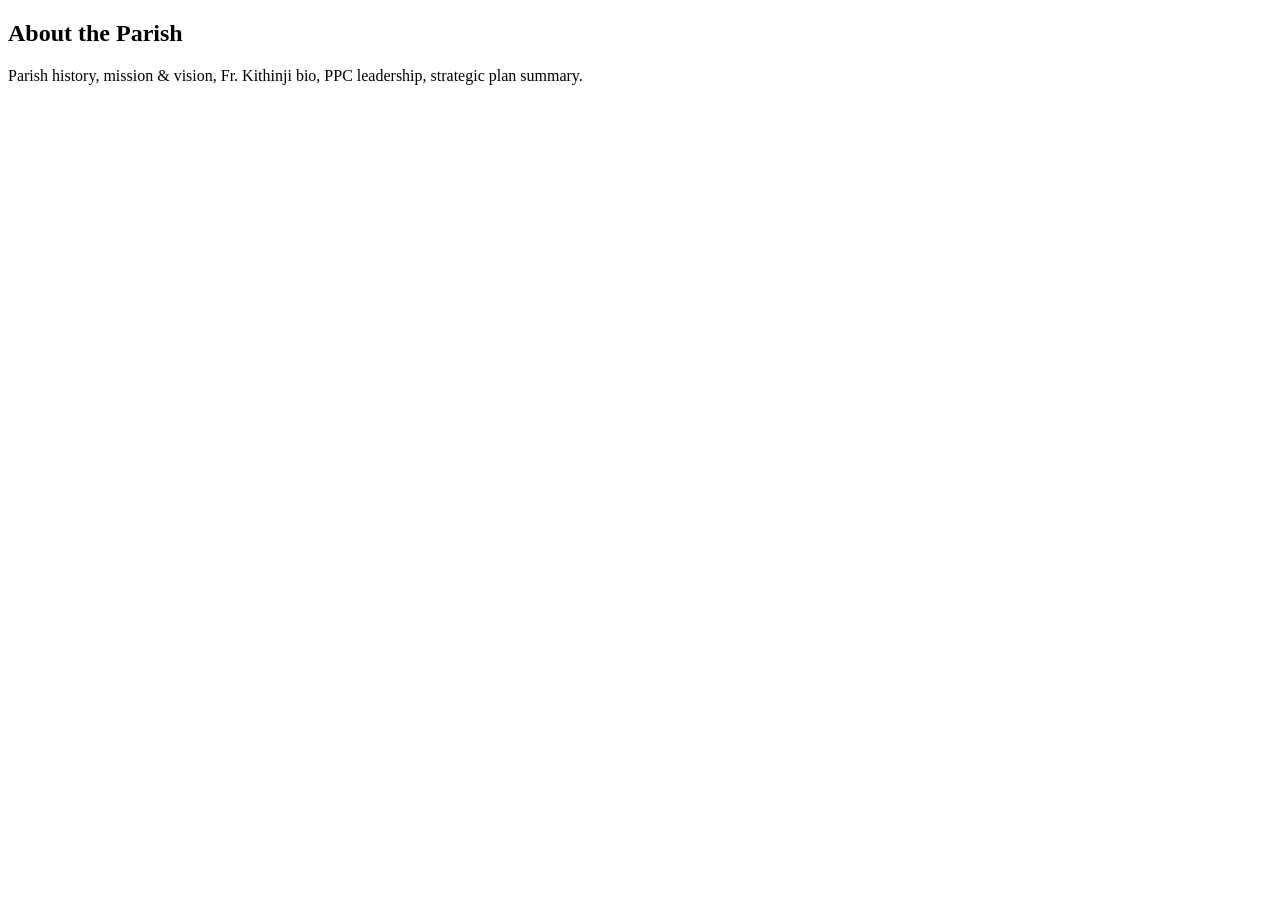
==== about.html @ 051456dd "Add about.html with parish information" ====
<!DOCTYPE html>
<html lang="en">
<head>
  <meta charset="UTF-8">
  <title>About - OLM Miathene</title>
  <link rel="stylesheet" href="style.css">
</head>
<body>

<nav>
  <!-- Same nav -->
</nav>

<section class="section">
  <h2>About the Parish</h2>
  <p>Parish history, mission & vision, Fr. Kithinji bio, PPC leadership, strategic plan summary.</p>
</section>

<div class="footer">
  <!-- Same footer -->
</div>

</body>
</html>
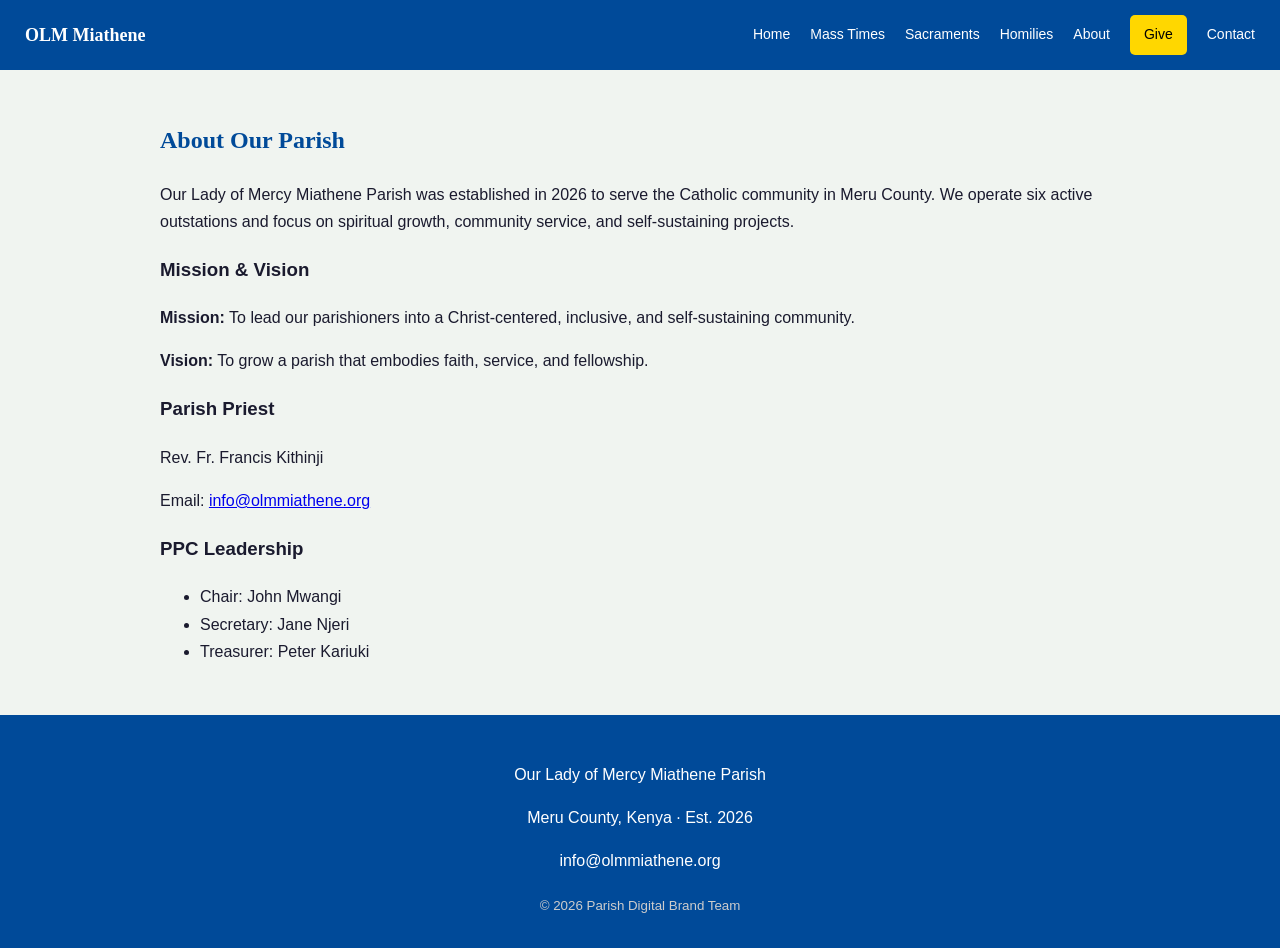
==== commit 0c567a24: "Add About page for OLM Miathene Parish This file contains the HTML structure and content for the Abo" ====
--- a/about.html
+++ b/about.html
@@ -1,23 +1,51 @@
 <!DOCTYPE html>
 <html lang="en">
 <head>
-  <meta charset="UTF-8">
-  <title>About - OLM Miathene</title>
-  <link rel="stylesheet" href="style.css">
+<meta charset="UTF-8">
+<meta name="viewport" content="width=device-width, initial-scale=1.0"/>
+<title>About - OLM Miathene</title>
+<link rel="stylesheet" href="style.css">
 </head>
 <body>
 
 <nav>
-  <!-- Same nav -->
+  <div class="logo">OLM Miathene</div>
+  <div class="links">
+    <a href="index.html">Home</a>
+    <a href="mass-times.html">Mass Times</a>
+    <a href="sacraments.html">Sacraments</a>
+    <a href="homilies.html">Homilies</a>
+    <a href="about.html">About</a>
+    <a href="give.html" class="give">Give</a>
+    <a href="contact.html">Contact</a>
+  </div>
 </nav>
 
 <section class="section">
-  <h2>About the Parish</h2>
-  <p>Parish history, mission & vision, Fr. Kithinji bio, PPC leadership, strategic plan summary.</p>
+  <h2>About Our Parish</h2>
+  <p>Our Lady of Mercy Miathene Parish was established in 2026 to serve the Catholic community in Meru County. We operate six active outstations and focus on spiritual growth, community service, and self-sustaining projects.</p>
+
+  <h3>Mission & Vision</h3>
+  <p><strong>Mission:</strong> To lead our parishioners into a Christ-centered, inclusive, and self-sustaining community.</p>
+  <p><strong>Vision:</strong> To grow a parish that embodies faith, service, and fellowship.</p>
+
+  <h3>Parish Priest</h3>
+  <p>Rev. Fr. Francis Kithinji</p>
+  <p>Email: <a href="mailto:info@olmmiathene.org">info@olmmiathene.org</a></p>
+
+  <h3>PPC Leadership</h3>
+  <ul>
+    <li>Chair: John Mwangi</li>
+    <li>Secretary: Jane Njeri</li>
+    <li>Treasurer: Peter Kariuki</li>
+  </ul>
 </section>
 
 <div class="footer">
-  <!-- Same footer -->
+  <p>Our Lady of Mercy Miathene Parish</p>
+  <p>Meru County, Kenya · Est. 2026</p>
+  <p>info@olmmiathene.org</p>
+  <small>© 2026 Parish Digital Brand Team</small>
 </div>
 
 </body>
--- a/style.css
+++ b/style.css
@@ -0,0 +1,208 @@
+/* BRAND COLORS */
+:root {
+  --primary:#004A99;
+  --secondary:#2E7D32;
+  --accent:#FFD700;
+  --bg:#F0F4F0;
+  --surface:#FFFFFF;
+  --text:#1A1A2E;
+  --muted:#5A5A6A;
+}
+
+/* RESET */
+* {
+  box-sizing: border-box;
+}
+
+body {
+  margin:0;
+  font-family:'Outfit', sans-serif;
+  background:var(--bg);
+  color:var(--text);
+  line-height:1.7;
+}
+
+/* NAV */
+nav {
+  background:var(--primary);
+  color:white;
+  display:flex;
+  justify-content:space-between;
+  align-items:center;
+  padding:15px 25px;
+  flex-wrap:wrap;
+}
+
+nav .logo {
+  font-family:'Cinzel', serif;
+  font-size:18px;
+  font-weight:700;
+}
+
+nav .links {
+  display:flex;
+  gap:20px;
+  align-items:center;
+  flex-wrap:wrap;
+}
+
+nav a {
+  color:white;
+  text-decoration:none;
+  font-size:14px;
+}
+
+nav a:hover {
+  opacity:0.8;
+}
+
+nav .give {
+  background:var(--accent);
+  color:#000;
+  padding:8px 14px;
+  border-radius:5px;
+  font-weight:500;
+}
+
+/* HERO */
+.hero {
+  background:linear-gradient(rgba(0,74,153,0.85), rgba(0,74,153,0.85)),
+  url('https://images.unsplash.com/photo-1507692049790-de58290a4334?q=80&w=1200');
+  background-size:cover;
+  background-position:center;
+  text-align:center;
+  color:white;
+  padding:80px 20px;
+}
+
+.hero img {
+  width:110px;
+  margin-bottom:15px;
+}
+
+.hero h1 {
+  font-family:'Cinzel', serif;
+  font-size:40px;
+  margin:10px 0;
+}
+
+.hero .sub {
+  font-family:'EB Garamond', serif;
+  font-style:italic;
+  font-size:20px;
+  margin-bottom:25px;
+}
+
+.hero .cta {
+  display:flex;
+  justify-content:center;
+  gap:15px;
+  flex-wrap:wrap;
+}
+
+/* BUTTONS */
+.btn {
+  padding:12px 20px;
+  border-radius:5px;
+  text-decoration:none;
+  font-weight:500;
+  font-size:14px;
+}
+
+.btn-primary {
+  background:var(--accent);
+  color:#000;
+}
+
+.btn-outline {
+  border:1px solid white;
+  color:white;
+}
+
+/* QUICK INFO BAR */
+.quick-info {
+  background:var(--primary);
+  color:white;
+  text-align:center;
+  padding:10px;
+  font-size:14px;
+}
+
+/* SECTIONS */
+.section {
+  max-width:1000px;
+  margin:50px auto;
+  padding:0 20px;
+}
+
+.section h2 {
+  font-family:'Cinzel', serif;
+  color:var(--primary);
+  margin-bottom:20px;
+}
+
+/* GRID & CARDS */
+.grid {
+  display:grid;
+  grid-template-columns:repeat(auto-fit, minmax(250px,1fr));
+  gap:20px;
+}
+
+.card {
+  background:var(--surface);
+  padding:25px;
+  border-radius:12px;
+  box-shadow:0 5px 15px rgba(0,0,0,0.05);
+}
+
+.card h3 {
+  margin-top:0;
+  font-size:18px;
+}
+
+/* SCRIPTURE */
+.scripture {
+  background:var(--primary);
+  color:white;
+  text-align:center;
+  padding:50px 20px;
+  font-family:'EB Garamond', serif;
+  font-style:italic;
+  font-size:22px;
+}
+
+/* FOOTER */
+.footer {
+  background:var(--primary);
+  color:white;
+  padding:30px 20px;
+  text-align:center;
+  margin-top:50px;
+}
+
+.footer a {
+  color:white;
+  text-decoration:none;
+}
+
+.footer a:hover {
+  text-decoration:underline;
+}
+
+.footer small {
+  color:#ccc;
+}
+
+/* MOBILE */
+@media(max-width:600px){
+  .hero h1 { font-size:28px; }
+  nav {
+    flex-direction:column;
+    align-items:flex-start;
+  }
+  nav .links {
+    flex-direction:column;
+    gap:10px;
+    margin-top:10px;
+  }
+}
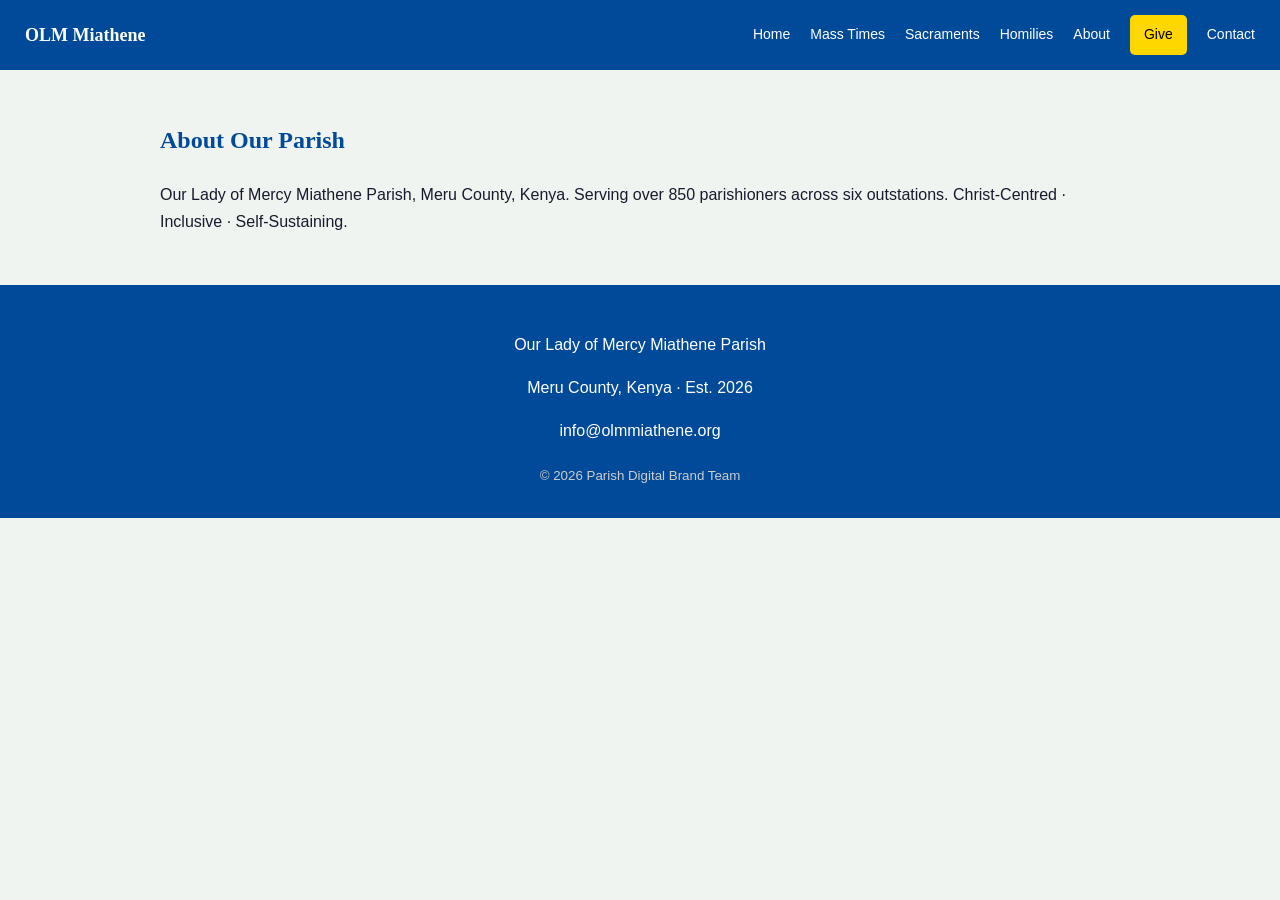
==== commit 7347140f: "Add about.html for parish information" ====
--- a/about.html
+++ b/about.html
@@ -2,7 +2,7 @@
 <html lang="en">
 <head>
 <meta charset="UTF-8">
-<meta name="viewport" content="width=device-width, initial-scale=1.0"/>
+<meta name="viewport" content="width=device-width, initial-scale=1.0">
 <title>About - OLM Miathene</title>
 <link rel="stylesheet" href="style.css">
 </head>
@@ -23,22 +23,7 @@
 
 <section class="section">
   <h2>About Our Parish</h2>
-  <p>Our Lady of Mercy Miathene Parish was established in 2026 to serve the Catholic community in Meru County. We operate six active outstations and focus on spiritual growth, community service, and self-sustaining projects.</p>
-
-  <h3>Mission & Vision</h3>
-  <p><strong>Mission:</strong> To lead our parishioners into a Christ-centered, inclusive, and self-sustaining community.</p>
-  <p><strong>Vision:</strong> To grow a parish that embodies faith, service, and fellowship.</p>
-
-  <h3>Parish Priest</h3>
-  <p>Rev. Fr. Francis Kithinji</p>
-  <p>Email: <a href="mailto:info@olmmiathene.org">info@olmmiathene.org</a></p>
-
-  <h3>PPC Leadership</h3>
-  <ul>
-    <li>Chair: John Mwangi</li>
-    <li>Secretary: Jane Njeri</li>
-    <li>Treasurer: Peter Kariuki</li>
-  </ul>
+  <p>Our Lady of Mercy Miathene Parish, Meru County, Kenya. Serving over 850 parishioners across six outstations. Christ-Centred · Inclusive · Self-Sustaining.</p>
 </section>
 
 <div class="footer">
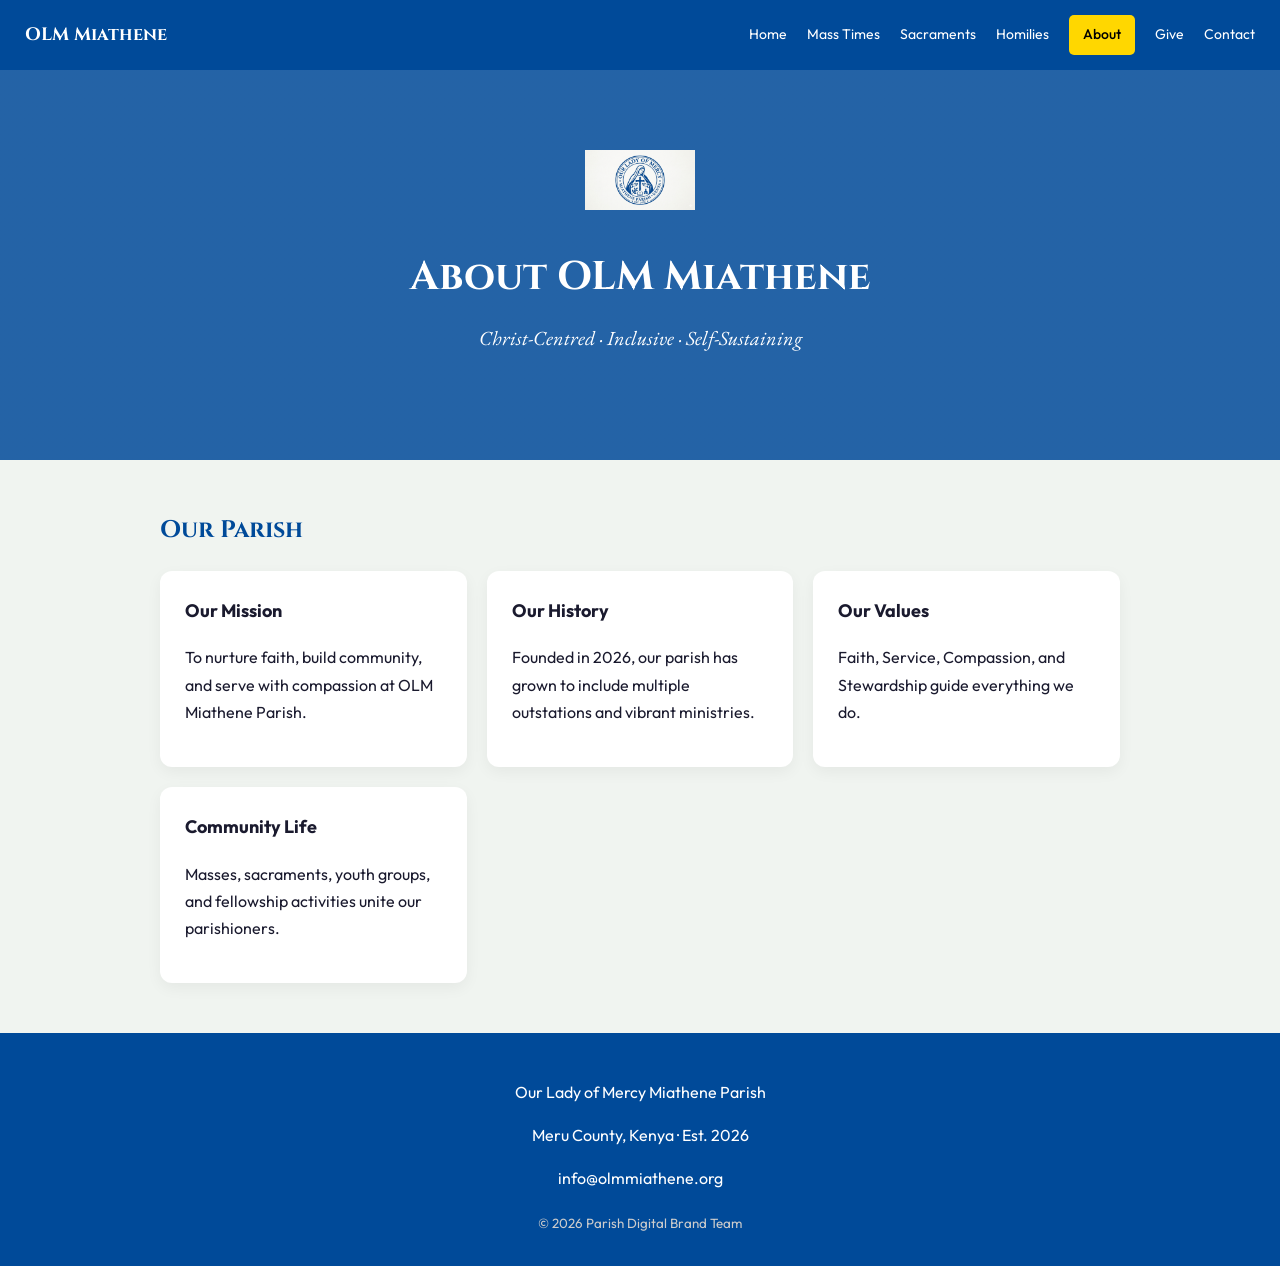
==== commit 4d4f1f68: "Enhance about.html with new layout and content Updated the title and added a hero section with paris" ====
--- a/about.html
+++ b/about.html
@@ -3,11 +3,13 @@
 <head>
 <meta charset="UTF-8">
 <meta name="viewport" content="width=device-width, initial-scale=1.0">
-<title>About - OLM Miathene</title>
+<title>About Us - OLM Miathene</title>
+<link href="https://fonts.googleapis.com/css2?family=Cinzel:wght@400;700&family=EB+Garamond:ital@1&family=Outfit:wght@300;400;500&display=swap" rel="stylesheet">
 <link rel="stylesheet" href="style.css">
 </head>
 <body>
 
+<!-- NAV -->
 <nav>
   <div class="logo">OLM Miathene</div>
   <div class="links">
@@ -15,17 +17,46 @@
     <a href="mass-times.html">Mass Times</a>
     <a href="sacraments.html">Sacraments</a>
     <a href="homilies.html">Homilies</a>
-    <a href="about.html">About</a>
-    <a href="give.html" class="give">Give</a>
+    <a href="about.html" class="give">About</a>
+    <a href="give.html">Give</a>
     <a href="contact.html">Contact</a>
   </div>
 </nav>
 
-<section class="section">
-  <h2>About Our Parish</h2>
-  <p>Our Lady of Mercy Miathene Parish, Meru County, Kenya. Serving over 850 parishioners across six outstations. Christ-Centred · Inclusive · Self-Sustaining.</p>
+<!-- HERO -->
+<section class="hero">
+  <img src="logo.png" alt="Parish Logo">
+  <h1>About OLM Miathene</h1>
+  <div class="sub">Christ-Centred · Inclusive · Self-Sustaining</div>
 </section>
 
+<!-- PARISH INFO CARDS -->
+<div class="section">
+  <h2>Our Parish</h2>
+  <div class="grid">
+    <div class="card card-spiritual">
+      <h3>Our Mission</h3>
+      <p>To nurture faith, build community, and serve with compassion at OLM Miathene Parish.</p>
+    </div>
+
+    <div class="card card-community">
+      <h3>Our History</h3>
+      <p>Founded in 2026, our parish has grown to include multiple outstations and vibrant ministries.</p>
+    </div>
+
+    <div class="card card-giving">
+      <h3>Our Values</h3>
+      <p>Faith, Service, Compassion, and Stewardship guide everything we do.</p>
+    </div>
+
+    <div class="card card-spiritual">
+      <h3>Community Life</h3>
+      <p>Masses, sacraments, youth groups, and fellowship activities unite our parishioners.</p>
+    </div>
+  </div>
+</div>
+
+<!-- FOOTER -->
 <div class="footer">
   <p>Our Lady of Mercy Miathene Parish</p>
   <p>Meru County, Kenya · Est. 2026</p>
--- a/style.css
+++ b/style.css
@@ -158,6 +158,21 @@
 .card h3 {
   margin-top:0;
   font-size:18px;
+  /* Give Page Card Styling */
+.give .card {
+  border-top: 5px solid var(--primary); /* default blue */
+  transition: transform 0.3s, box-shadow 0.3s;
+}
+
+.give .card:hover {
+  transform: translateY(-5px);
+  box-shadow: 0 10px 25px rgba(0,0,0,0.1);
+}
+
+/* Specific card accents */
+.give .card-mpesa { border-top-color: var(--accent); }       /* Gold */
+.give .card-bank { border-top-color: var(--secondary); }     /* Green */
+.give .card-project { border-top-color: var(--primary); }    /* Blue */
 }
 
 /* SCRIPTURE */
@@ -205,4 +220,73 @@
     gap:10px;
     margin-top:10px;
   }
-}
+  /* ===== THEME COLORS ===== */
+:root {
+  --mercy-blue:#004A99;
+  --altar-gold:#FFD700;
+  --miathene-green:#2E7D32;
+}
+
+/* ===== NAV BUTTON HOVER ===== */
+nav a {
+  transition: all 0.3s ease;
+}
+
+nav a:hover {
+  background: var(--altar-gold);
+  color: #000;
+  transform: scale(1.05);
+}
+
+/* ===== HERO BUTTONS ===== */
+.hero .cta .btn {
+  box-shadow: 0 4px 12px rgba(0,0,0,0.2);
+  transition: transform 0.2s ease, box-shadow 0.2s ease;
+}
+
+.hero .cta .btn:hover {
+  transform: translateY(-3px);
+  box-shadow: 0 8px 20px rgba(0,0,0,0.25);
+}
+
+/* ===== THEMED CARDS ===== */
+.card-spiritual {
+  background: var(--mercy-blue);
+  color: white;
+  border-left: 6px solid var(--altar-gold);
+}
+
+.card-community {
+  background: var(--miathene-green);
+  color: white;
+  border-left: 6px solid var(--altar-gold);
+}
+
+.card-giving {
+  background: var(--altar-gold);
+  color: #000;
+  border-left: 6px solid var(--mercy-blue);
+}
+
+/* ===== QUICK INFO CARD HOVER EFFECT ===== */
+.card:hover {
+  transform: translateY(-5px) rotate(-0.5deg);
+  box-shadow: 0 10px 25px rgba(0,0,0,0.25);
+  transition: all 0.3s ease;
+}
+
+/* ===== MOBILE GRID & BUTTONS ===== */
+@media(max-width:600px){
+  .grid {
+    grid-template-columns:1fr;
+  }
+  nav .links {
+    flex-direction: column;
+    gap:10px;
+  }
+  .hero .cta {
+    flex-direction: column;
+    gap:10px;
+  }
+}
+}
